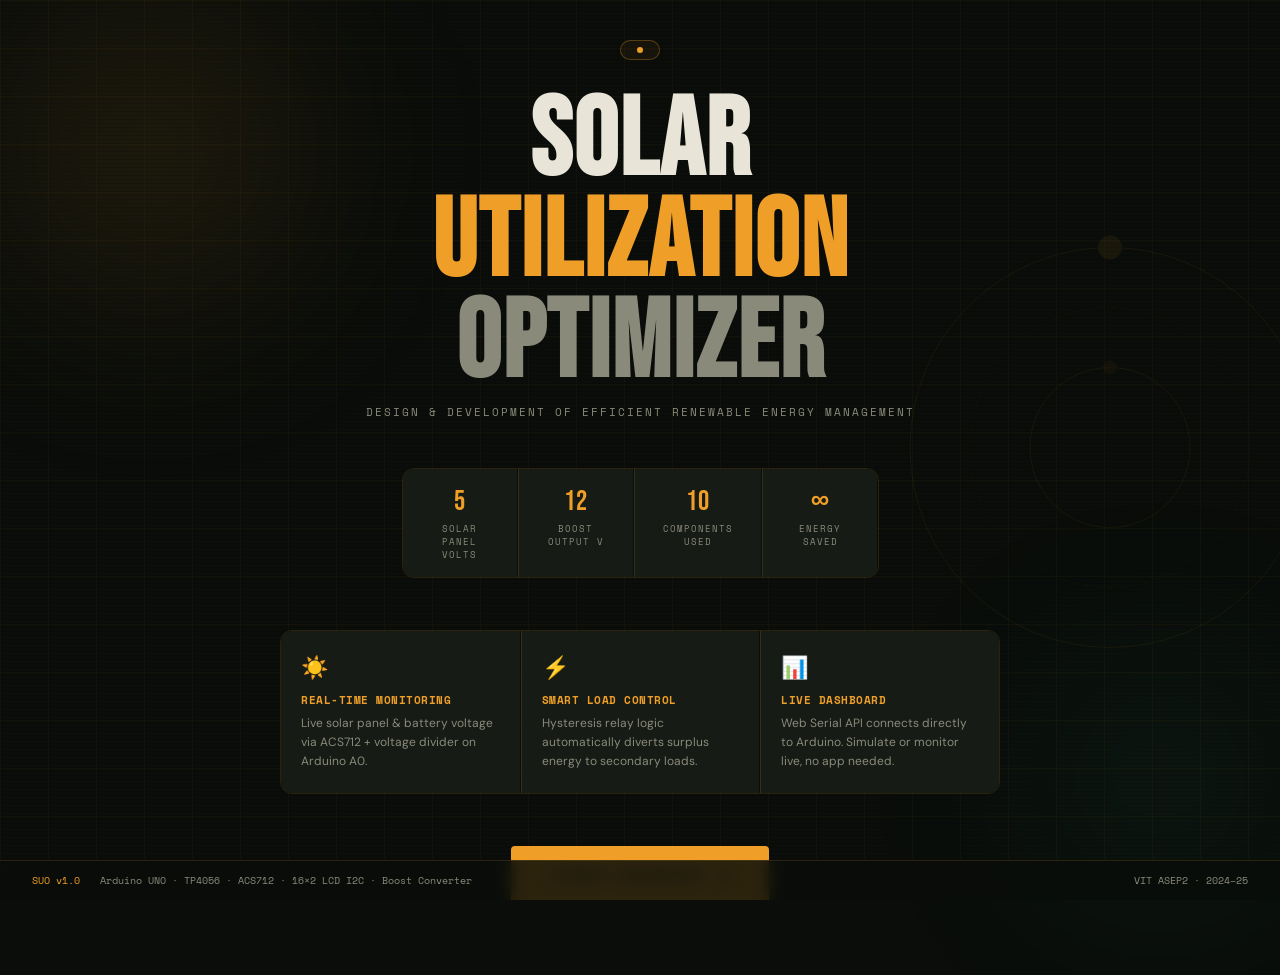
==== index.html @ 876d61d8 "Add files via upload" ====
<!DOCTYPE html>
<html lang="en">
<head>
<meta charset="UTF-8">
<meta name="viewport" content="width=device-width, initial-scale=1.0">
<title>Solar Utilization Optimizer </title>
<link rel="preconnect" href="https://fonts.googleapis.com">
<link href="https://fonts.googleapis.com/css2?family=Space+Mono:ital,wght@0,400;0,700;1,400&family=Bebas+Neue&family=DM+Sans:wght@300;400;500&display=swap" rel="stylesheet">
<link href="mainindex.html">
<style>
*, *::before, *::after { box-sizing: border-box; margin: 0; padding: 0; }

:root {
  --gold: #EF9F27;
  --gold-dim: #7a4f0f;
  --green: #1D9E75;
  --bg: #0a0d0a;
  --bg2: #111510;
  --surface: #161b15;
  --border: rgba(239,159,39,0.15);
  --border2: rgba(239,159,39,0.30);
  --text: #e8e4d8;
  --text2: #8a8a7a;
  --mono: 'Space Mono', monospace;
  --display: 'Bebas Neue', cursive;
  --body: 'DM Sans', sans-serif;
}

html, body {
  height: 100%;
  background: var(--bg);
  color: var(--text);
  font-family: var(--body);
  overflow-x: hidden;
}

/* ANIMATED GRID BG */
.grid-bg {
  position: fixed; inset: 0; z-index: 0;
  background-image:
    linear-gradient(rgba(239,159,39,0.04) 1px, transparent 1px),
    linear-gradient(90deg, rgba(239,159,39,0.04) 1px, transparent 1px);
  background-size: 48px 48px;
  animation: gridDrift 20s linear infinite;
}
@keyframes gridDrift {
  0% { background-position: 0 0; }
  100% { background-position: 48px 48px; }
}

/* RADIAL GLOW */
.glow-orb {
  position: fixed; z-index: 0;
  border-radius: 50%;
  filter: blur(80px);
  pointer-events: none;
}
.glow-orb.a {
  width: 500px; height: 500px;
  background: radial-gradient(circle, rgba(239,159,39,0.12) 0%, transparent 70%);
  top: -100px; left: -100px;
  animation: orbA 8s ease-in-out infinite alternate;
}
.glow-orb.b {
  width: 400px; height: 400px;
  background: radial-gradient(circle, rgba(29,158,117,0.10) 0%, transparent 70%);
  bottom: -80px; right: -80px;
  animation: orbB 10s ease-in-out infinite alternate;
}
@keyframes orbA { to { transform: translate(60px, 80px); } }
@keyframes orbB { to { transform: translate(-60px, -60px); } }

/* SCAN LINE */
.scanline {
  position: fixed; inset: 0; z-index: 1; pointer-events: none;
  background: repeating-linear-gradient(
    to bottom,
    transparent 0px,
    transparent 3px,
    rgba(0,0,0,0.08) 3px,
    rgba(0,0,0,0.08) 4px
  );
}

/* MAIN LAYOUT */
.page {
  position: relative; z-index: 2;
  min-height: 100vh;
  display: flex; flex-direction: column;
  align-items: center; justify-content: center;
  padding: 40px 24px;
}

/* TOP CHIP */
.top-chip {
  display: inline-flex; align-items: center; gap: 8px;
  border: 0.5px solid var(--border2);
  padding: 6px 16px; border-radius: 20px;
  font-family: var(--mono); font-size: 10px;
  color: var(--gold); letter-spacing: 1px;
  margin-bottom: 32px;
  background: rgba(239,159,39,0.06);
  animation: fadeUp 0.6s ease both;
}
.chip-dot {
  width: 6px; height: 6px; border-radius: 50%;
  background: var(--gold);
  animation: pulse 2s ease-in-out infinite;
}
@keyframes pulse {
  0%, 100% { opacity: 1; transform: scale(1); }
  50% { opacity: 0.4; transform: scale(0.7); }
}

/* HERO TITLE */
.hero-title {
  font-family: var(--display);
  font-size: clamp(56px, 10vw, 110px);
  line-height: 0.92;
  text-align: center;
  letter-spacing: 2px;
  margin-bottom: 8px;
  animation: fadeUp 0.7s ease 0.1s both;
}
.hero-title .line1 { display: block; color: var(--text); }
.hero-title .line2 { display: block; color: var(--gold); }
.hero-title .line3 { display: block; color: var(--text2); }

.hero-sub {
  font-family: var(--mono); font-size: 11px;
  color: var(--text2); text-align: center; letter-spacing: 2px;
  margin-bottom: 48px;
  text-transform: uppercase;
  animation: fadeUp 0.7s ease 0.2s both;
}

/* STATS ROW */
.stats-row {
  display: flex; gap: 1px; margin-bottom: 52px;
  border: 0.5px solid var(--border);
  border-radius: 12px; overflow: hidden;
  animation: fadeUp 0.7s ease 0.3s both;
}
.stat-cell {
  padding: 16px 28px; background: var(--surface);
  display: flex; flex-direction: column; align-items: center; gap: 4px;
  flex: 1; position: relative;
}
.stat-cell + .stat-cell { border-left: 0.5px solid var(--border); }
.stat-num {
  font-family: var(--display); font-size: 28px; color: var(--gold); letter-spacing: 1px;
}
.stat-lbl {
  font-family: var(--mono); font-size: 9px; color: var(--text2);
  text-transform: uppercase; letter-spacing: 1px; text-align: center;
}

/* FEATURE CARDS */
.features {
  display: grid; grid-template-columns: repeat(3, 1fr);
  gap: 1px; margin-bottom: 52px; width: 100%; max-width: 720px;
  border: 0.5px solid var(--border); border-radius: 12px; overflow: hidden;
  animation: fadeUp 0.7s ease 0.4s both;
}
@media (max-width: 560px) { .features { grid-template-columns: 1fr; } }

.feat-card {
  background: var(--surface); padding: 22px 20px;
  position: relative; overflow: hidden;
  transition: background 0.2s;
}
.feat-card:hover { background: #1a2018; }
.feat-card + .feat-card { border-left: 0.5px solid var(--border); }
@media (max-width: 560px) { .feat-card + .feat-card { border-left: none; border-top: 0.5px solid var(--border); } }

.feat-icon {
  font-size: 22px; margin-bottom: 10px; display: block;
}
.feat-title {
  font-family: var(--mono); font-size: 11px; font-weight: 700;
  color: var(--gold); letter-spacing: 0.5px; margin-bottom: 6px;
  text-transform: uppercase;
}
.feat-desc {
  font-size: 12px; color: var(--text2); line-height: 1.6;
}
.feat-card::after {
  content: ''; position: absolute; bottom: 0; left: 0; right: 0;
  height: 2px; background: var(--gold); transform: scaleX(0);
  transition: transform 0.25s ease; transform-origin: left;
}
.feat-card:hover::after { transform: scaleX(1); }

/* MAIN CTA */
.cta-wrap {
  display: flex; flex-direction: column; align-items: center; gap: 16px;
  animation: fadeUp 0.7s ease 0.5s both;
}

.cta-btn {
  display: inline-flex; align-items: center; gap: 14px;
  font-family: var(--mono); font-size: 13px; font-weight: 700;
  letter-spacing: 1.5px; text-transform: uppercase;
  padding: 16px 40px; border-radius: 4px;
  background: var(--gold); color: #0a0d0a;
  border: none; cursor: pointer; text-decoration: none;
  position: relative; overflow: hidden;
  transition: transform 0.15s, box-shadow 0.15s;
}
.cta-btn::before {
  content: '';
  position: absolute; inset: 0;
  background: linear-gradient(90deg, transparent 0%, rgba(255,255,255,0.25) 50%, transparent 100%);
  transform: translateX(-100%);
  transition: transform 0.5s ease;
}
.cta-btn:hover::before { transform: translateX(100%); }
.cta-btn:hover { transform: translateY(-2px); box-shadow: 0 8px 32px rgba(239,159,39,0.35); }
.cta-btn:active { transform: translateY(0); }
.cta-arrow { font-size: 18px; transition: transform 0.2s; }
.cta-btn:hover .cta-arrow { transform: translateX(4px); }

.cta-note {
  font-family: var(--mono); font-size: 10px; color: var(--text2);
  letter-spacing: 0.5px;
}

/* BOTTOM INFO */
.bottom-bar {
  position: fixed; bottom: 0; left: 0; right: 0;
  display: flex; align-items: center; justify-content: space-between;
  padding: 12px 32px;
  border-top: 0.5px solid var(--border);
  background: rgba(10,13,10,0.85);
  backdrop-filter: blur(8px);
  font-family: var(--mono); font-size: 10px; color: var(--text2);
  z-index: 10; flex-wrap: wrap; gap: 8px;
}
.bottom-bar .bb-left { display: flex; align-items: center; gap: 20px; }
.bb-tag { color: var(--gold); }

/* SOLAR ORBIT SVG animation */
.orbit-wrap {
  position: fixed; top: 50%; right: -80px;
  transform: translateY(-50%);
  opacity: 0.07; pointer-events: none; z-index: 0;
}
.orbit-wrap svg { animation: spinSlow 30s linear infinite; }
@keyframes spinSlow { to { transform: rotate(360deg); } }

/* ANIMATIONS */
@keyframes fadeUp {
  from { opacity: 0; transform: translateY(20px); }
  to   { opacity: 1; transform: translateY(0); }
}

/* COUNTER ANIMATION */
.count-num { display: inline-block; }
</style>
</head>
<body>

<div class="grid-bg"></div>
<div class="glow-orb a"></div>
<div class="glow-orb b"></div>
<div class="scanline"></div>

<!-- Decorative orbit -->
<div class="orbit-wrap">
  <svg width="500" height="500" viewBox="0 0 500 500" fill="none" xmlns="http://www.w3.org/2000/svg">
    <circle cx="250" cy="250" r="200" stroke="#EF9F27" stroke-width="1"/>
    <circle cx="250" cy="250" r="140" stroke="#EF9F27" stroke-width="0.5" stroke-dasharray="6 6"/>
    <circle cx="250" cy="250" r="80" stroke="#EF9F27" stroke-width="1"/>
    <circle cx="250" cy="50" r="12" fill="#EF9F27"/>
    <circle cx="250" cy="170" r="7" fill="#EF9F27" opacity="0.6"/>
    <line x1="250" y1="250" x2="250" y2="50" stroke="#EF9F27" stroke-width="0.5" opacity="0.4"/>
    <circle cx="450" cy="250" r="8" fill="#1D9E75"/>
  </svg>
</div>

<main class="page">

  <div class="top-chip">
    <span class="chip-dot"></span>
    
  </div>

  <h1 class="hero-title">
    <span class="line1">SOLAR</span>
    <span class="line2">UTILIZATION</span>
    <span class="line3">OPTIMIZER</span>
  </h1>

  <p class="hero-sub">Design & Development of Efficient Renewable Energy Management</p>

  <div class="stats-row">
    <div class="stat-cell">
      <span class="stat-num" data-target="5">0</span>
      <span class="stat-lbl">Solar Panel<br>Volts</span>
    </div>
    <div class="stat-cell">
      <span class="stat-num" data-target="12">0</span>
      <span class="stat-lbl">Boost<br>Output V</span>
    </div>
    <div class="stat-cell">
      <span class="stat-num" data-target="10">0</span>
      <span class="stat-lbl">Components<br>Used</span>
    </div>
    <div class="stat-cell">
      <span class="stat-num">∞</span>
      <span class="stat-lbl">Energy<br>Saved</span>
    </div>
  </div>

  <div class="features">
    <div class="feat-card">
      <span class="feat-icon">☀️</span>
      <div class="feat-title">Real-time Monitoring</div>
      <div class="feat-desc">Live solar panel & battery voltage via ACS712 + voltage divider on Arduino A0.</div>
    </div>
    <div class="feat-card">
      <span class="feat-icon">⚡</span>
      <div class="feat-title">Smart Load Control</div>
      <div class="feat-desc">Hysteresis relay logic automatically diverts surplus energy to secondary loads.</div>
    </div>
    <div class="feat-card">
      <span class="feat-icon">📊</span>
      <div class="feat-title">Live Dashboard</div>
      <div class="feat-desc">Web Serial API connects directly to Arduino. Simulate or monitor live, no app needed.</div>
    </div>
  </div>

  <div class="cta-wrap">
    <a class="cta-btn" href="solar_dashboard.html" target="_blank">
      Launch Dashboard
      <span class="cta-arrow">→</span>
    </a>
    <span class="cta-note">opens solar_dashboard.html — keep both files in the same folder</span>
  </div>

</main>

<div class="bottom-bar">
  <div class="bb-left">
    <span class="bb-tag">SUO v1.0</span>
    <span>Arduino UNO · TP4056 · ACS712 · 16×2 LCD I2C · Boost Converter</span>
  </div>
  <span>VIT ASEP2 · 2024–25</span>
</div>

<script>
// Animate stat counters
document.querySelectorAll('.stat-num[data-target]').forEach(el => {
  const target = parseInt(el.dataset.target);
  let current = 0;
  const step = Math.max(1, Math.floor(target / 30));
  const interval = setInterval(() => {
    current = Math.min(current + step, target);
    el.textContent = current;
    if (current >= target) clearInterval(interval);
  }, 40);
});
</script>
</body>
</html>
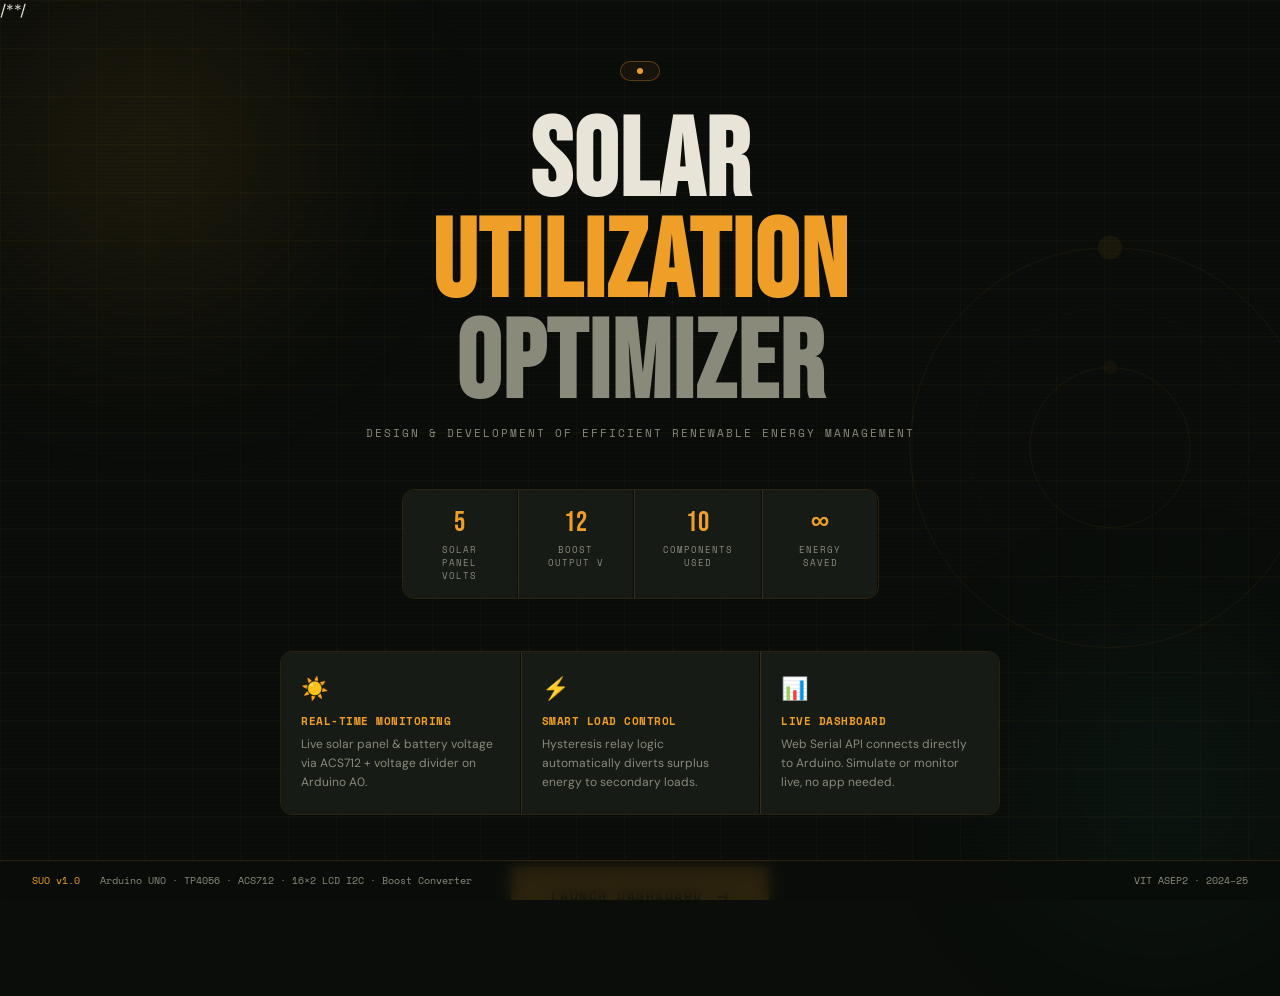
==== commit 33cf10b9: "Update index.html" ====
--- a/index.html
+++ b/index.html
@@ -1,6 +1,7 @@
 <!DOCTYPE html>
 <html lang="en">
 <head>
+  /*<!add this-->*/
 <meta charset="UTF-8">
 <meta name="viewport" content="width=device-width, initial-scale=1.0">
 <title>Solar Utilization Optimizer </title>
@@ -362,4 +363,4 @@
 });
 </script>
 </body>
-</html>+</html>
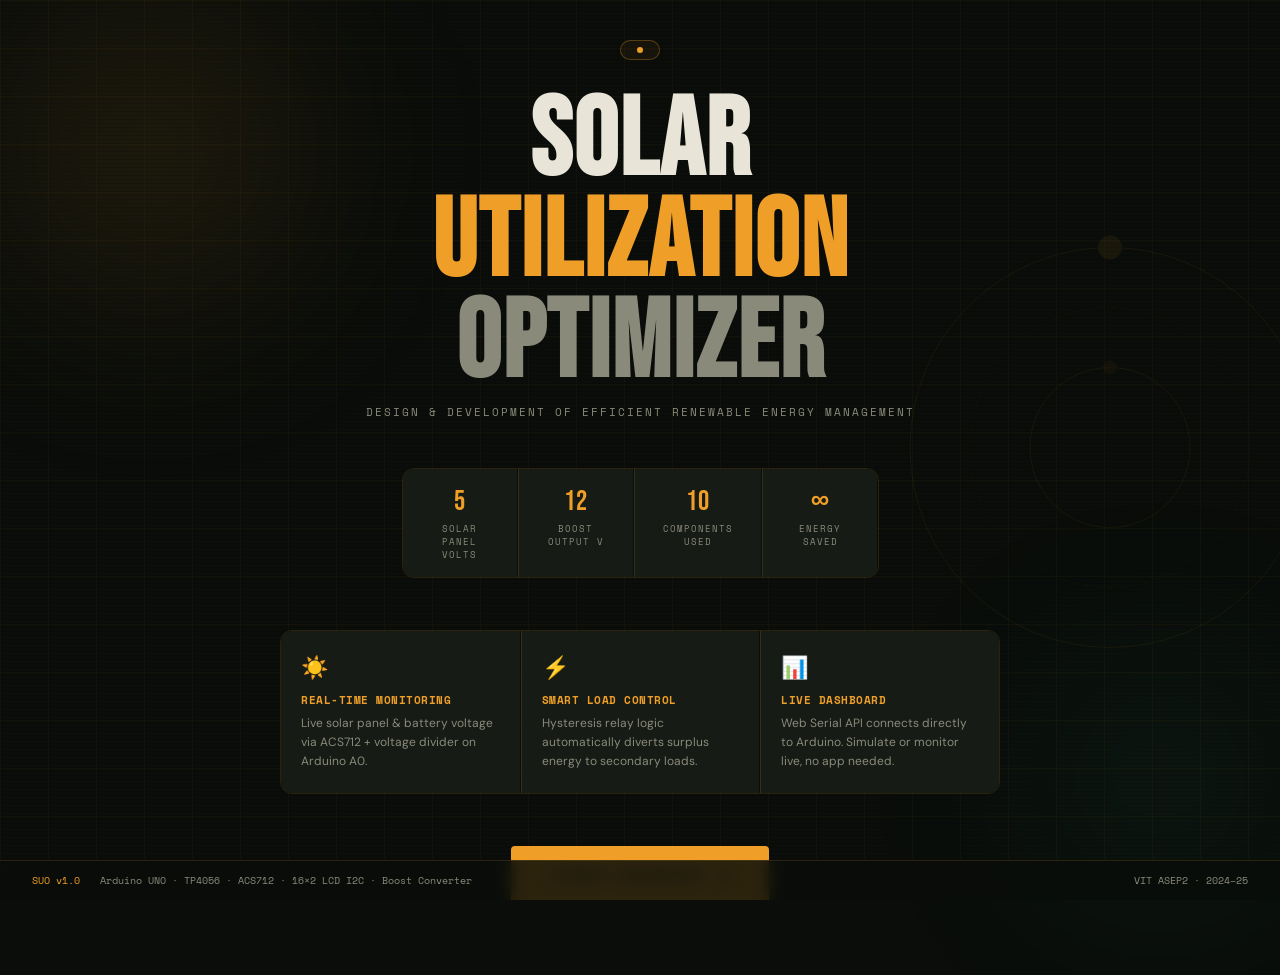
==== commit 845b01c0: "Update index.html" ====
--- a/index.html
+++ b/index.html
@@ -1,7 +1,7 @@
 <!DOCTYPE html>
 <html lang="en">
 <head>
-  /*<!add this-->*/
+
 <meta charset="UTF-8">
 <meta name="viewport" content="width=device-width, initial-scale=1.0">
 <title>Solar Utilization Optimizer </title>
@@ -35,7 +35,7 @@
   overflow-x: hidden;
 }
 
-/* ANIMATED GRID BG */
+
 .grid-bg {
   position: fixed; inset: 0; z-index: 0;
   background-image:
